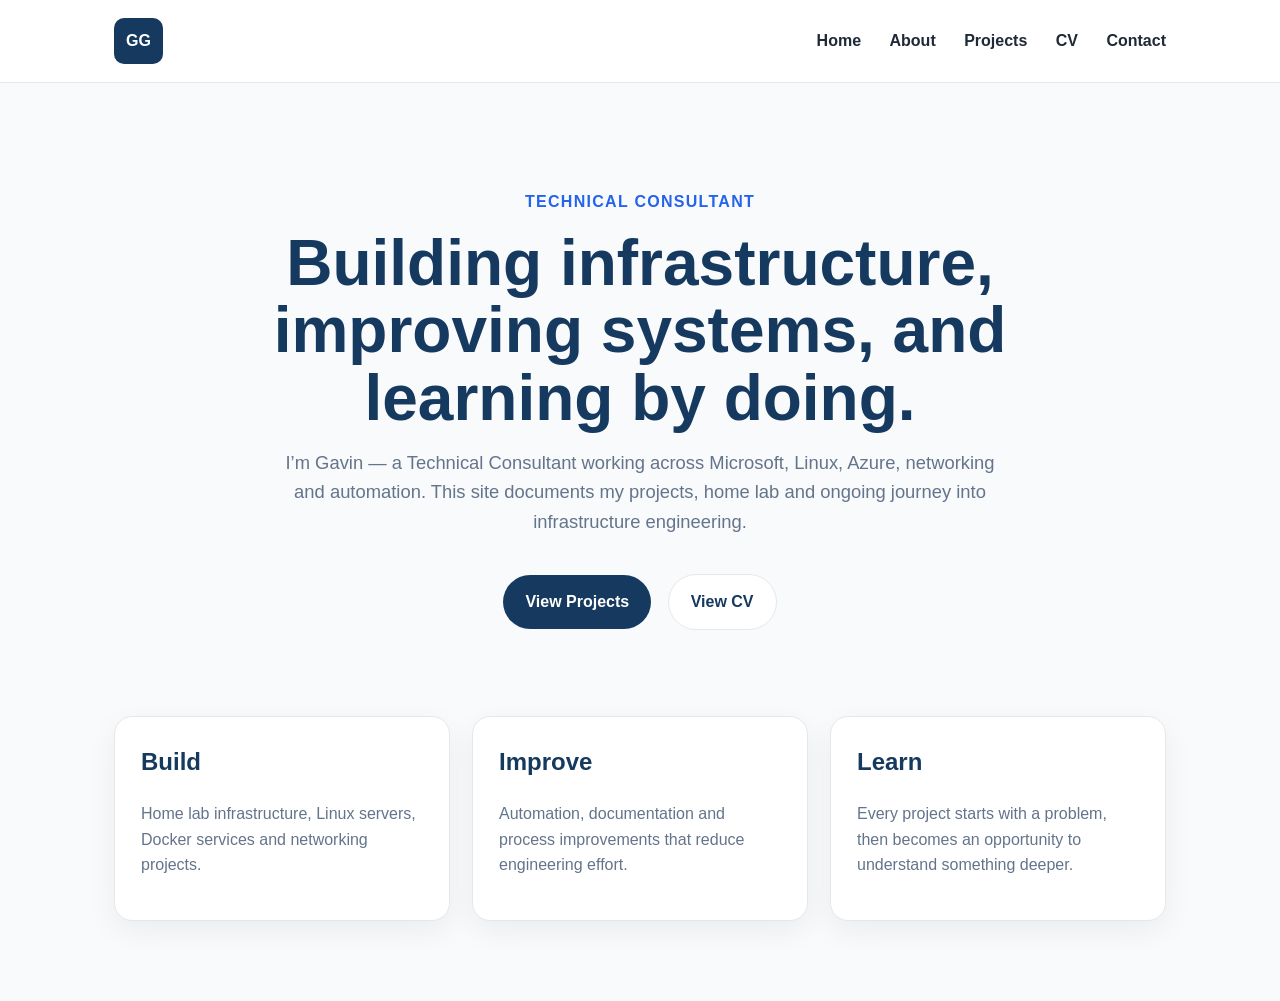
==== gavingillespie-website/index.html @ 54c21097 "Fixed homepage file structure to enable css working" ====
<!DOCTYPE html>
<html lang="en">
<head>
  <meta charset="UTF-8" />
  <meta name="viewport" content="width=device-width, initial-scale=1.0" />
  <title>Gavin Gillespie | Technical Consultant</title>
  <link rel="stylesheet" href="assets/css/style.css" />
</head>
<body>
  <header class="site-header">
    <nav class="nav">
      <a class="logo" href="index.html">GG</a>
      <div class="nav-links">
        <a href="index.html">Home</a>
        <a href="pages/about.html">About</a>
        <a href="pages/projects.html">Projects</a>
        <a href="pages/cv.html">CV</a>
        <a href="pages/contact.html">Contact</a>
      </div>
    </nav>
  </header>

  <main>
    <section class="hero">
      <p class="eyebrow">Technical Consultant</p>
      <h1>Building infrastructure, improving systems, and learning by doing.</h1>
      <p class="hero-text">
        I’m Gavin — a Technical Consultant working across Microsoft, Linux, Azure,
        networking and automation. This site documents my projects, home lab and
        ongoing journey into infrastructure engineering.
      </p>
      <div class="hero-actions">
        <a class="button primary" href="pages/projects.html">View Projects</a>
        <a class="button secondary" href="pages/cv.html">View CV</a>
      </div>
    </section>

    <section class="cards">
      <article class="card">
        <h2>Build</h2>
        <p>Home lab infrastructure, Linux servers, Docker services and networking projects.</p>
      </article>

      <article class="card">
        <h2>Improve</h2>
        <p>Automation, documentation and process improvements that reduce engineering effort.</p>
      </article>

      <article class="card">
        <h2>Learn</h2>
        <p>Every project starts with a problem, then becomes an opportunity to understand something deeper.</p>
      </article>
    </section>
  </main>
</body>
</html>
---- gavingillespie-website/assets/css/style.css ----
:root {
  --bg: #f8fafc;
  --panel: #ffffff;
  --primary: #163a5f;
  --accent: #2563eb;
  --text: #1f2937;
  --muted: #64748b;
  --border: #e5e7eb;
}

* {
  box-sizing: border-box;
}

body {
  margin: 0;
  font-family: Arial, Helvetica, sans-serif;
  background: var(--bg);
  color: var(--text);
  line-height: 1.6;
}

.site-header {
  background: var(--panel);
  border-bottom: 1px solid var(--border);
}

.nav {
  max-width: 1100px;
  margin: 0 auto;
  padding: 18px 24px;
  display: flex;
  justify-content: space-between;
  align-items: center;
}

.logo {
  background: var(--primary);
  color: white;
  font-weight: bold;
  text-decoration: none;
  padding: 10px 12px;
  border-radius: 10px;
}

.nav-links a {
  margin-left: 24px;
  color: var(--text);
  text-decoration: none;
  font-weight: 600;
}

.nav-links a:hover {
  color: var(--accent);
}

.hero {
  max-width: 900px;
  margin: 0 auto;
  padding: 90px 24px 60px;
  text-align: center;
}

.eyebrow {
  color: var(--accent);
  font-weight: bold;
  letter-spacing: 0.08em;
  text-transform: uppercase;
}

.hero h1 {
  font-size: clamp(2.2rem, 5vw, 4.5rem);
  line-height: 1.05;
  color: var(--primary);
  margin: 16px 0;
}

.hero-text {
  max-width: 720px;
  margin: 0 auto;
  font-size: 1.15rem;
  color: var(--muted);
}

.hero-actions {
  margin-top: 32px;
}

.button {
  display: inline-block;
  padding: 14px 22px;
  border-radius: 999px;
  text-decoration: none;
  font-weight: bold;
  margin: 6px;
}

.primary {
  background: var(--primary);
  color: white;
}

.secondary {
  background: white;
  color: var(--primary);
  border: 1px solid var(--border);
}

.cards {
  max-width: 1100px;
  margin: 0 auto;
  padding: 20px 24px 80px;
  display: grid;
  grid-template-columns: repeat(3, 1fr);
  gap: 22px;
}

.card {
  background: var(--panel);
  border: 1px solid var(--border);
  border-radius: 18px;
  padding: 26px;
  box-shadow: 0 10px 30px rgba(15, 23, 42, 0.06);
}

.card h2 {
  color: var(--primary);
  margin-top: 0;
}

.card p {
  color: var(--muted);
}

@media (max-width: 800px) {
  .nav {
    flex-direction: column;
    gap: 16px;
  }

  .nav-links a {
    margin: 0 8px;
  }

  .cards {
    grid-template-columns: 1fr;
  }
}
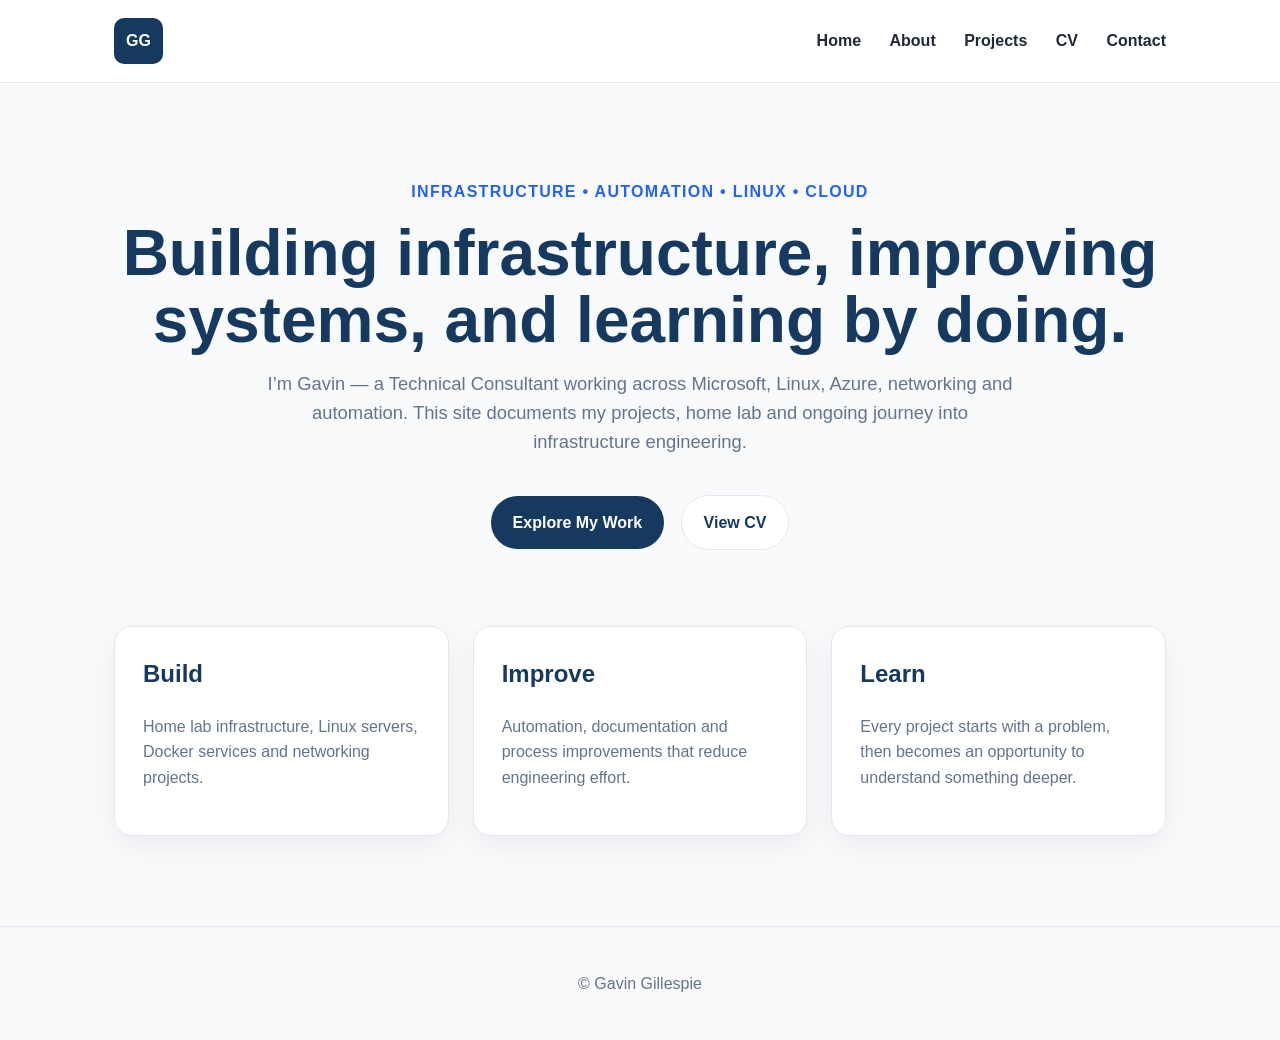
==== commit 7bc159b8: "Apply shared page layout" ====
--- a/gavingillespie-website/index.html
+++ b/gavingillespie-website/index.html
@@ -22,7 +22,7 @@
 
   <main>
     <section class="hero">
-      <p class="eyebrow">Technical Consultant</p>
+      <p class="eyebrow">Infrastructure • Automation • Linux • Cloud</p>
       <h1>Building infrastructure, improving systems, and learning by doing.</h1>
       <p class="hero-text">
         I’m Gavin — a Technical Consultant working across Microsoft, Linux, Azure,
@@ -30,7 +30,7 @@
         ongoing journey into infrastructure engineering.
       </p>
       <div class="hero-actions">
-        <a class="button primary" href="pages/projects.html">View Projects</a>
+        <a class="button primary" href="pages/projects.html">Explore My Work</a>
         <a class="button secondary" href="pages/cv.html">View CV</a>
       </div>
     </section>
@@ -40,17 +40,19 @@
         <h2>Build</h2>
         <p>Home lab infrastructure, Linux servers, Docker services and networking projects.</p>
       </article>
-
       <article class="card">
         <h2>Improve</h2>
         <p>Automation, documentation and process improvements that reduce engineering effort.</p>
       </article>
-
       <article class="card">
         <h2>Learn</h2>
         <p>Every project starts with a problem, then becomes an opportunity to understand something deeper.</p>
       </article>
     </section>
   </main>
+
+  <footer class="footer">
+    <p>© Gavin Gillespie</p>
+  </footer>
 </body>
 </html>
--- a/gavingillespie-website/assets/css/style.css
+++ b/gavingillespie-website/assets/css/style.css
@@ -8,9 +8,7 @@
   --border: #e5e7eb;
 }
 
-* {
-  box-sizing: border-box;
-}
+* { box-sizing: border-box; }
 
 body {
   margin: 0;
@@ -47,18 +45,20 @@
   margin-left: 24px;
   color: var(--text);
   text-decoration: none;
-  font-weight: 600;
-}
-
-.nav-links a:hover {
-  color: var(--accent);
-}
-
-.hero {
-  max-width: 900px;
-  margin: 0 auto;
-  padding: 90px 24px 60px;
+  font-weight: 700;
+}
+
+.nav-links a:hover { color: var(--accent); }
+
+.hero, .page-hero {
+  max-width: 1100px;
+  margin: 0 auto;
+  padding: 80px 24px 40px;
   text-align: center;
+}
+
+.page-hero {
+  text-align: left;
 }
 
 .eyebrow {
@@ -68,21 +68,25 @@
   text-transform: uppercase;
 }
 
-.hero h1 {
-  font-size: clamp(2.2rem, 5vw, 4.5rem);
+.hero h1, .page-hero h1 {
+  font-size: clamp(2.4rem, 5vw, 4.5rem);
   line-height: 1.05;
   color: var(--primary);
-  margin: 16px 0;
-}
-
-.hero-text {
-  max-width: 720px;
-  margin: 0 auto;
+  margin: 14px 0;
+}
+
+.hero-text, .page-hero p {
+  max-width: 760px;
+  margin: 0 auto;
+  color: var(--muted);
   font-size: 1.15rem;
-  color: var(--muted);
-}
-
-.hero-actions {
+}
+
+.page-hero p {
+  margin: 0;
+}
+
+.hero-actions, .project-actions {
   margin-top: 32px;
 }
 
@@ -106,29 +110,121 @@
   border: 1px solid var(--border);
 }
 
+.cards, .project-grid {
+  max-width: 1100px;
+  margin: 0 auto;
+  padding: 30px 24px 90px;
+  display: grid;
+  gap: 24px;
+}
+
 .cards {
-  max-width: 1100px;
-  margin: 0 auto;
-  padding: 20px 24px 80px;
-  display: grid;
   grid-template-columns: repeat(3, 1fr);
-  gap: 22px;
-}
-
-.card {
+}
+
+.project-grid {
+  grid-template-columns: repeat(2, 1fr);
+}
+
+.card, .project-card, .content-card {
   background: var(--panel);
   border: 1px solid var(--border);
   border-radius: 18px;
-  padding: 26px;
+  padding: 28px;
   box-shadow: 0 10px 30px rgba(15, 23, 42, 0.06);
 }
 
-.card h2 {
+.card h2, .project-card h2, .content-card h2 {
   color: var(--primary);
   margin-top: 0;
 }
 
-.card p {
+.card p, .project-card p, .content-card p, .content-card li {
+  color: var(--muted);
+}
+
+.project-tag {
+  color: var(--accent);
+  font-weight: bold;
+  font-size: 0.85rem;
+  letter-spacing: 0.05em;
+  text-transform: uppercase;
+}
+
+.project-card a {
+  color: var(--accent);
+  font-weight: bold;
+  text-decoration: none;
+}
+
+.two-column {
+  max-width: 1100px;
+  margin: 0 auto;
+  padding: 24px;
+  display: grid;
+  grid-template-columns: 1fr 1fr;
+  gap: 28px;
+}
+
+.full-width {
+  max-width: 1100px;
+  margin: 0 auto;
+  padding: 24px;
+}
+
+.quote-card {
+  max-width: 1100px;
+  margin: 24px auto;
+  padding: 0 24px;
+}
+
+.quote-card blockquote {
+  background: var(--panel);
+  border-left: 5px solid var(--accent);
+  border-radius: 18px;
+  padding: 30px;
+  color: var(--primary);
+  font-size: 1.35rem;
+  box-shadow: 0 10px 30px rgba(15, 23, 42, 0.06);
+}
+
+.project-meta {
+  display: flex;
+  flex-wrap: wrap;
+  gap: 10px;
+  margin-bottom: 24px;
+}
+
+.project-meta span {
+  background: #e0edff;
+  color: var(--primary);
+  border: 1px solid #bfdbfe;
+  border-radius: 999px;
+  padding: 8px 12px;
+  font-size: 0.85rem;
+  font-weight: bold;
+}
+
+.diagram-card {
+  max-width: 1100px;
+  margin: 24px auto;
+  padding: 16px;
+  background: white;
+  border: 1px solid var(--border);
+  border-radius: 18px;
+  box-shadow: 0 10px 30px rgba(15, 23, 42, 0.06);
+}
+
+.diagram-card img {
+  width: 100%;
+  display: block;
+  border-radius: 12px;
+}
+
+.footer {
+  border-top: 1px solid var(--border);
+  padding: 28px 24px;
+  text-align: center;
   color: var(--muted);
 }
 
@@ -142,7 +238,11 @@
     margin: 0 8px;
   }
 
-  .cards {
+  .cards, .project-grid, .two-column {
     grid-template-columns: 1fr;
   }
+
+  .page-hero {
+    text-align: center;
+  }
 }
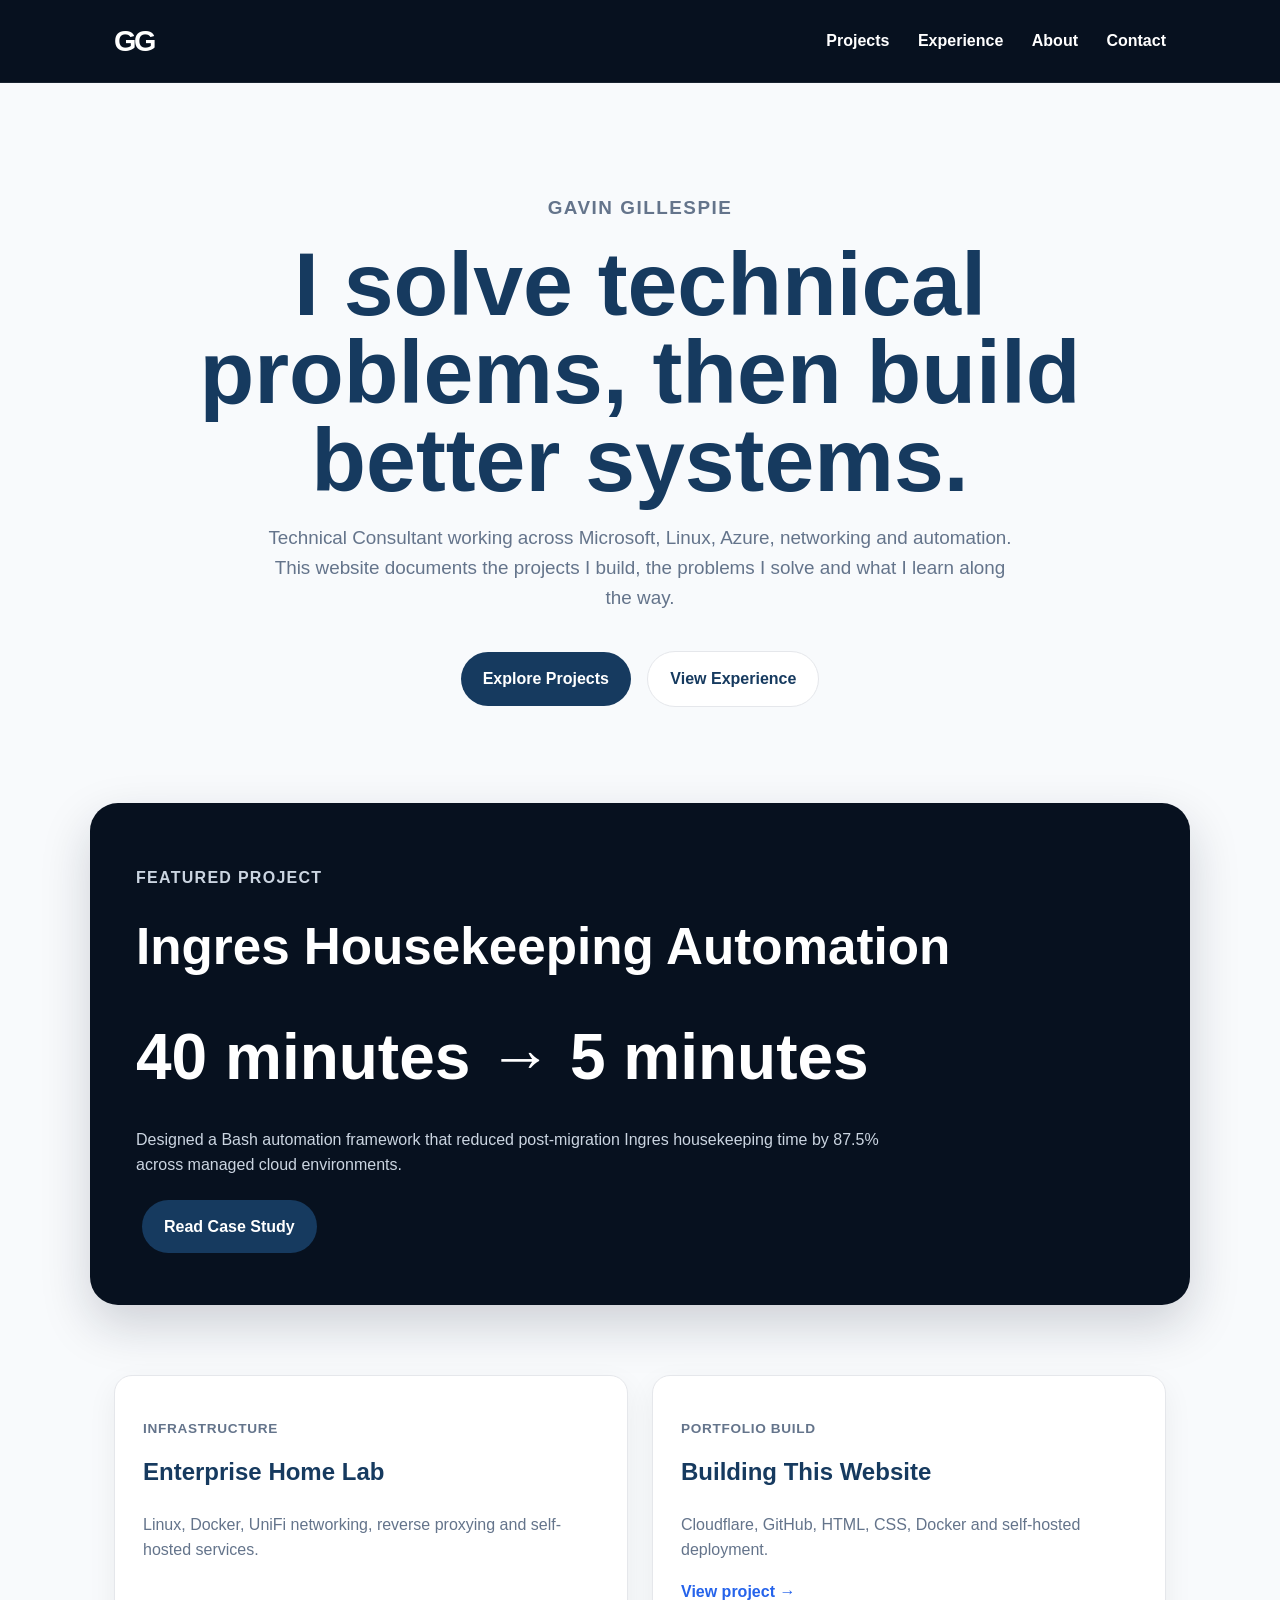
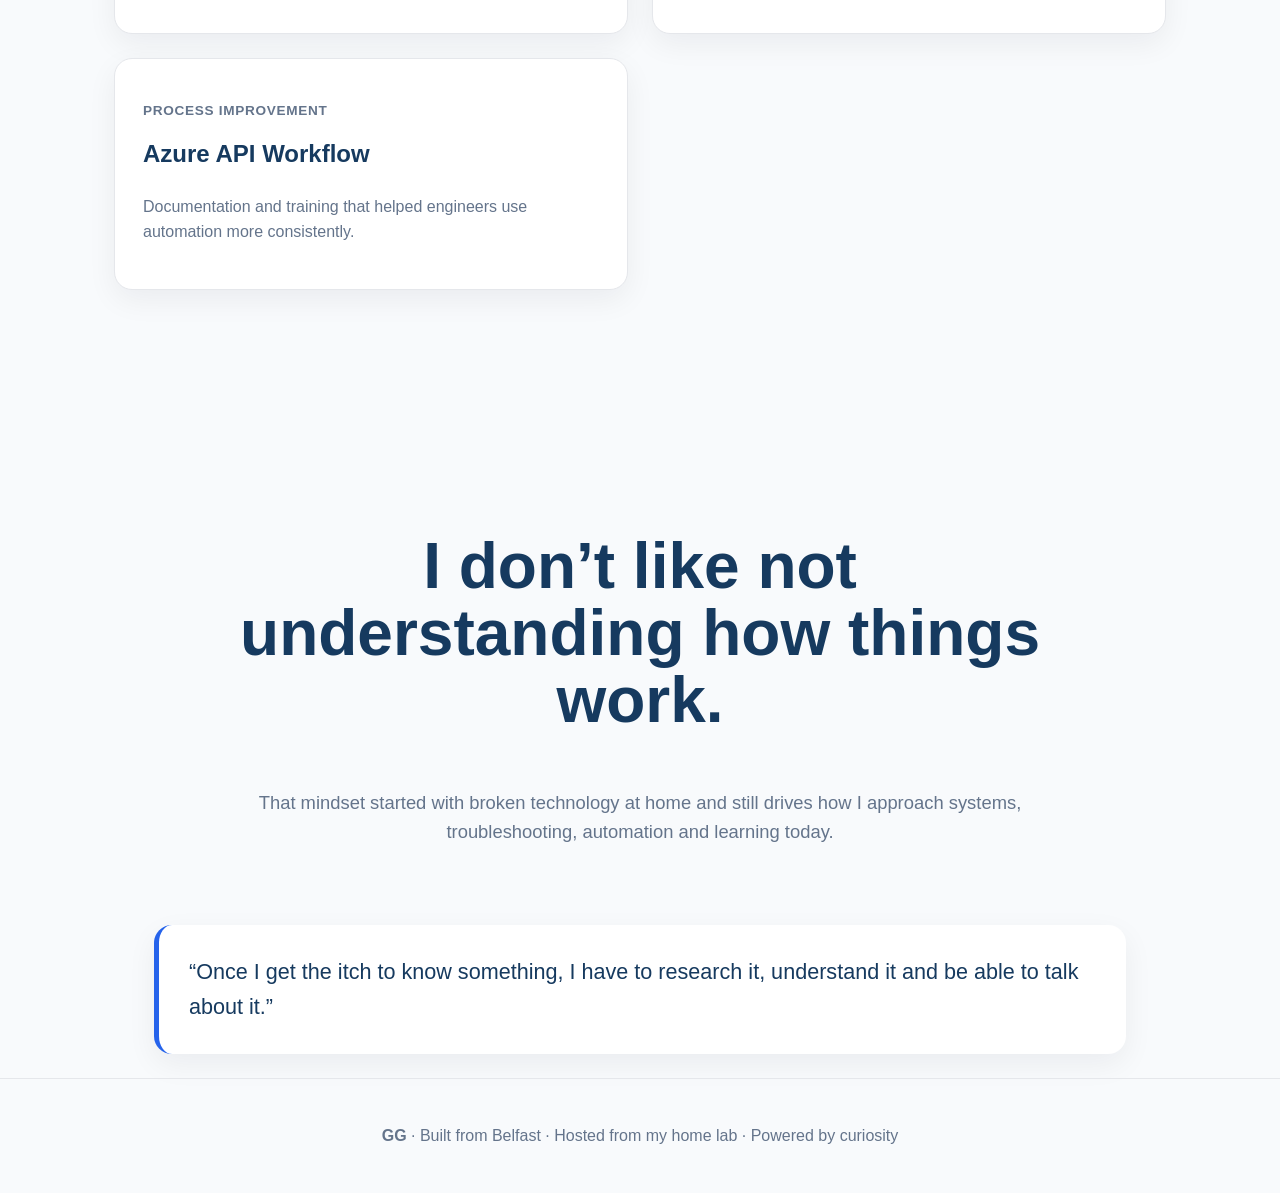
==== commit f4e4d179: "Redesign homepage around personal brand" ====
--- a/gavingillespie-website/index.html
+++ b/gavingillespie-website/index.html
@@ -3,56 +3,85 @@
 <head>
   <meta charset="UTF-8" />
   <meta name="viewport" content="width=device-width, initial-scale=1.0" />
-  <title>Gavin Gillespie | Technical Consultant</title>
+  <title>Gavin Gillespie | Infrastructure • Automation • Cloud</title>
   <link rel="stylesheet" href="assets/css/style.css" />
 </head>
 <body>
-  <header class="site-header">
+  <header class="site-header dark-header">
     <nav class="nav">
-      <a class="logo" href="index.html">GG</a>
+      <a class="brand" href="index.html">GG</a>
       <div class="nav-links">
-        <a href="index.html">Home</a>
+        <a href="pages/projects.html">Projects</a>
+        <a href="pages/cv.html">Experience</a>
         <a href="pages/about.html">About</a>
-        <a href="pages/projects.html">Projects</a>
-        <a href="pages/cv.html">CV</a>
         <a href="pages/contact.html">Contact</a>
       </div>
     </nav>
   </header>
 
   <main>
-    <section class="hero">
-      <p class="eyebrow">Infrastructure • Automation • Linux • Cloud</p>
-      <h1>Building infrastructure, improving systems, and learning by doing.</h1>
-      <p class="hero-text">
-        I’m Gavin — a Technical Consultant working across Microsoft, Linux, Azure,
-        networking and automation. This site documents my projects, home lab and
-        ongoing journey into infrastructure engineering.
+    <section class="brand-hero">
+      <p class="eyebrow">Gavin Gillespie</p>
+      <h1>I solve technical problems, then build better systems.</h1>
+      <p>
+        Technical Consultant working across Microsoft, Linux, Azure, networking and automation.
+        This website documents the projects I build, the problems I solve and what I learn along the way.
       </p>
       <div class="hero-actions">
-        <a class="button primary" href="pages/projects.html">Explore My Work</a>
-        <a class="button secondary" href="pages/cv.html">View CV</a>
+        <a class="button primary" href="pages/projects.html">Explore Projects</a>
+        <a class="button secondary" href="pages/cv.html">View Experience</a>
       </div>
     </section>
 
-    <section class="cards">
-      <article class="card">
-        <h2>Build</h2>
-        <p>Home lab infrastructure, Linux servers, Docker services and networking projects.</p>
+    <section class="featured-project">
+      <p class="eyebrow">Featured Project</p>
+      <h2>Ingres Housekeeping Automation</h2>
+      <p class="metric">40 minutes → 5 minutes</p>
+      <p>
+        Designed a Bash automation framework that reduced post-migration Ingres housekeeping
+        time by 87.5% across managed cloud environments.
+      </p>
+      <a class="button primary" href="pages/projects.html">Read Case Study</a>
+    </section>
+
+    <section class="project-grid">
+      <article class="project-card">
+        <p class="project-tag">Infrastructure</p>
+        <h2>Enterprise Home Lab</h2>
+        <p>Linux, Docker, UniFi networking, reverse proxying and self-hosted services.</p>
       </article>
-      <article class="card">
-        <h2>Improve</h2>
-        <p>Automation, documentation and process improvements that reduce engineering effort.</p>
+
+      <article class="project-card">
+        <p class="project-tag">Portfolio Build</p>
+        <h2>Building This Website</h2>
+        <p>Cloudflare, GitHub, HTML, CSS, Docker and self-hosted deployment.</p>
+        <a href="pages/project-website.html">View project →</a>
       </article>
-      <article class="card">
-        <h2>Learn</h2>
-        <p>Every project starts with a problem, then becomes an opportunity to understand something deeper.</p>
+
+      <article class="project-card">
+        <p class="project-tag">Process Improvement</p>
+        <h2>Azure API Workflow</h2>
+        <p>Documentation and training that helped engineers use automation more consistently.</p>
       </article>
+    </section>
+
+    <section class="philosophy">
+      <h2>I don’t like not understanding how things work.</h2>
+      <p>
+        That mindset started with broken technology at home and still drives how I approach
+        systems, troubleshooting, automation and learning today.
+      </p>
+    </section>
+
+    <section class="quote-card">
+      <blockquote>
+        “Once I get the itch to know something, I have to research it, understand it and be able to talk about it.”
+      </blockquote>
     </section>
   </main>
 
   <footer class="footer">
-    <p>© Gavin Gillespie</p>
+    <p><strong>GG</strong> · Built from Belfast · Hosted from my home lab · Powered by curiosity</p>
   </footer>
 </body>
 </html>
--- a/gavingillespie-website/assets/css/style.css
+++ b/gavingillespie-website/assets/css/style.css
@@ -245,4 +245,91 @@
   .page-hero {
     text-align: center;
   }
+}
+
+.dark-header {
+  background: #07111f;
+  border-bottom: 1px solid rgba(255,255,255,0.08);
+}
+
+.dark-header .nav-links a {
+  color: white;
+}
+
+.dark-header .nav-links a:hover {
+  color: #60a5fa;
+}
+
+.brand {
+  color: white;
+  font-size: 1.8rem;
+  font-weight: 900;
+  text-decoration: none;
+  letter-spacing: -0.08em;
+}
+
+.brand-hero {
+  max-width: 1050px;
+  margin: 0 auto;
+  padding: 110px 24px 70px;
+  text-align: center;
+}
+
+.brand-hero h1 {
+  font-size: clamp(3rem, 7vw, 6rem);
+  line-height: 0.98;
+  color: var(--primary);
+  margin: 18px 0;
+}
+
+.brand-hero p {
+  max-width: 760px;
+  margin: 0 auto;
+  color: var(--muted);
+  font-size: 1.18rem;
+}
+
+.featured-project {
+  max-width: 1100px;
+  margin: 20px auto 40px;
+  padding: 46px;
+  background: #07111f;
+  color: white;
+  border-radius: 28px;
+  box-shadow: 0 20px 50px rgba(15, 23, 42, 0.18);
+}
+
+.featured-project h2 {
+  font-size: clamp(2rem, 4vw, 3.4rem);
+  margin: 10px 0;
+}
+
+.featured-project p {
+  max-width: 760px;
+  color: #cbd5e1;
+}
+
+.featured-project .metric {
+  color: white;
+  font-size: clamp(2rem, 5vw, 4rem);
+  font-weight: 900;
+  margin: 18px 0;
+}
+
+.philosophy {
+  max-width: 900px;
+  margin: 30px auto;
+  padding: 70px 24px 30px;
+  text-align: center;
+}
+
+.philosophy h2 {
+  color: var(--primary);
+  font-size: clamp(2rem, 5vw, 4rem);
+  line-height: 1.05;
+}
+
+.philosophy p {
+  color: var(--muted);
+  font-size: 1.15rem;
 }
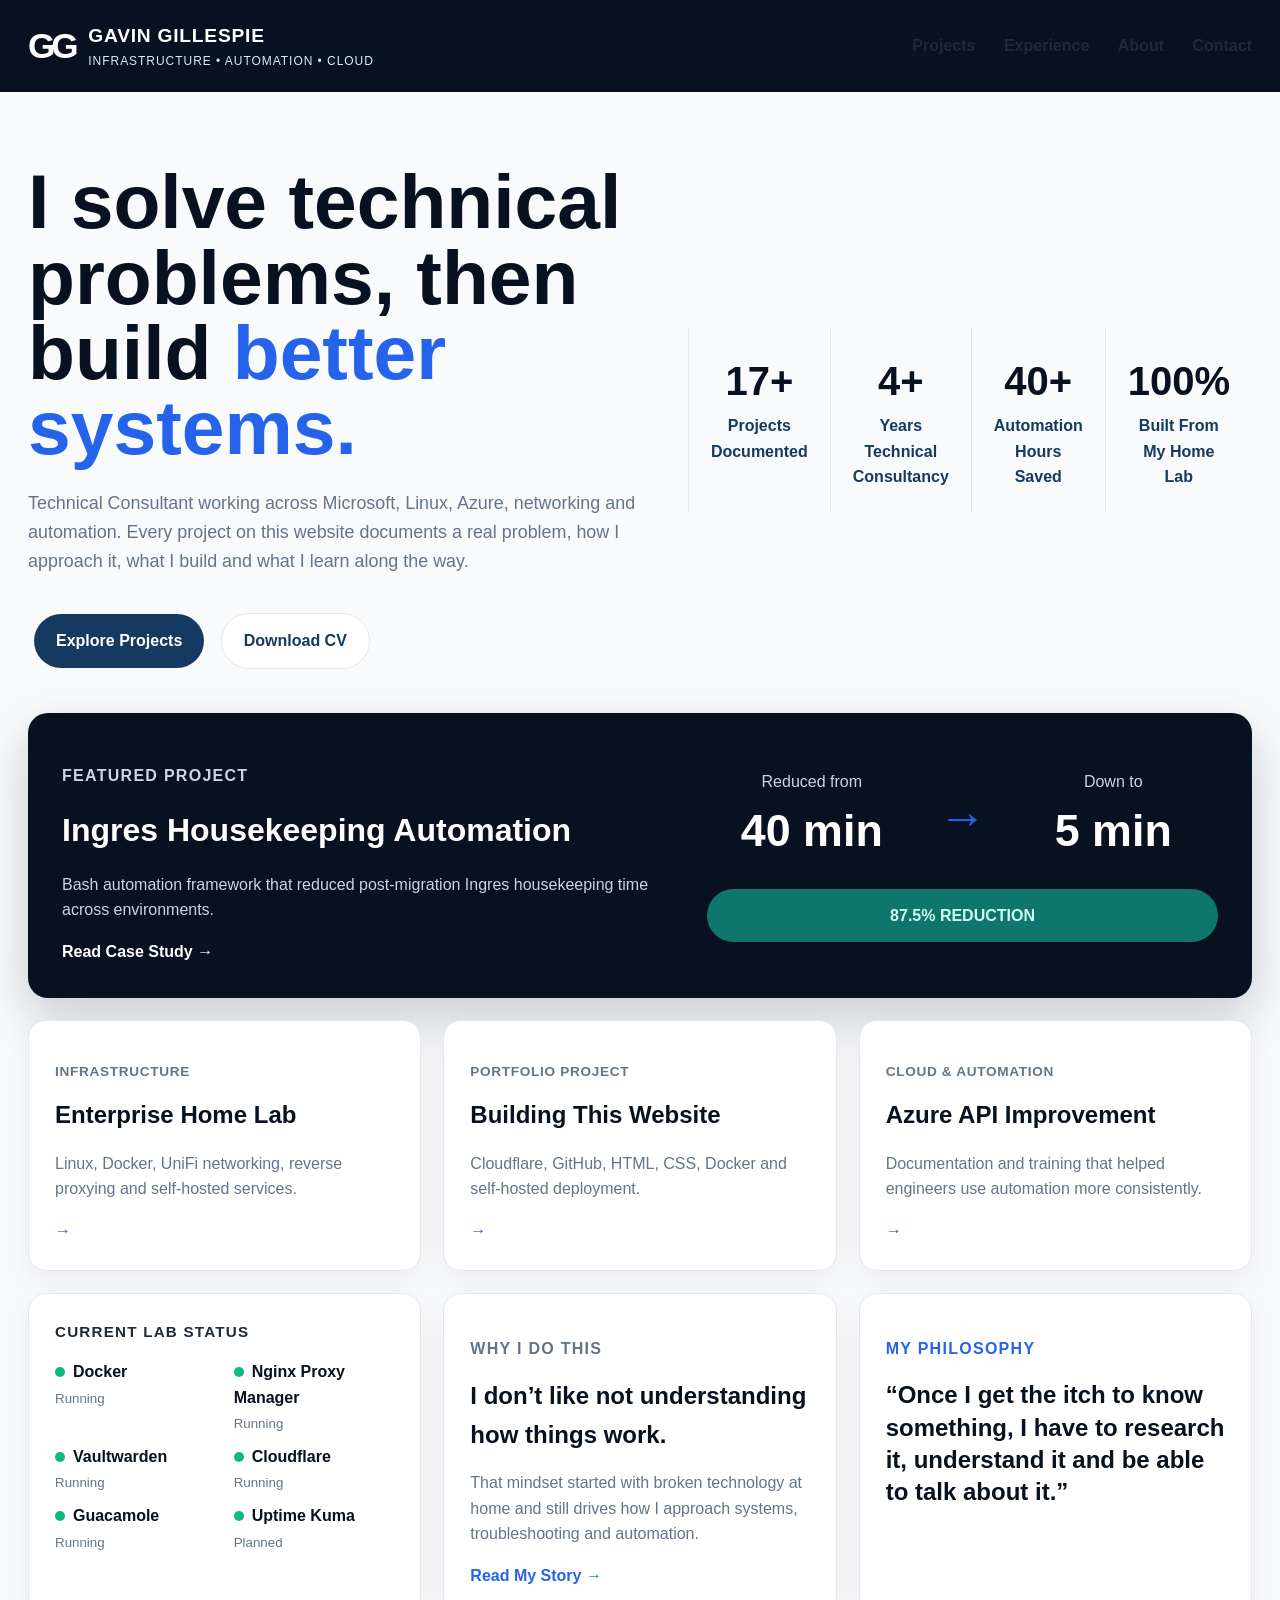
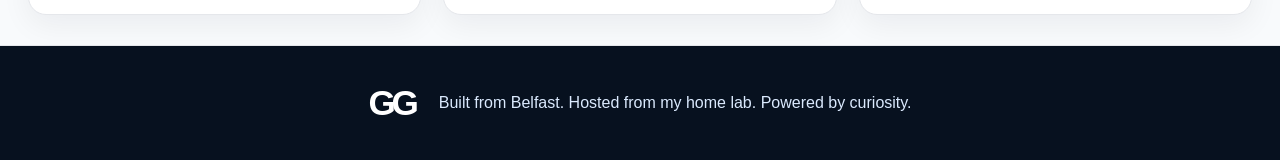
==== commit 472cc942: "Redesign homepage dashboard layout" ====
--- a/gavingillespie-website/index.html
+++ b/gavingillespie-website/index.html
@@ -7,9 +7,16 @@
   <link rel="stylesheet" href="assets/css/style.css" />
 </head>
 <body>
-  <header class="site-header dark-header">
-    <nav class="nav">
-      <a class="brand" href="index.html">GG</a>
+  <header class="topbar">
+    <nav class="topnav">
+      <a class="brand-lockup" href="index.html">
+        <span class="brand-mark">GG</span>
+        <span>
+          <strong>GAVIN GILLESPIE</strong>
+          <small>INFRASTRUCTURE • AUTOMATION • CLOUD</small>
+        </span>
+      </a>
+
       <div class="nav-links">
         <a href="pages/projects.html">Projects</a>
         <a href="pages/cv.html">Experience</a>
@@ -19,69 +26,100 @@
     </nav>
   </header>
 
-  <main>
-    <section class="brand-hero">
-      <p class="eyebrow">Gavin Gillespie</p>
-      <h1>I solve technical problems, then build better systems.</h1>
-      <p>
-        Technical Consultant working across Microsoft, Linux, Azure, networking and automation.
-        This website documents the projects I build, the problems I solve and what I learn along the way.
-      </p>
-      <div class="hero-actions">
-        <a class="button primary" href="pages/projects.html">Explore Projects</a>
-        <a class="button secondary" href="pages/cv.html">View Experience</a>
+  <main class="home-shell">
+    <section class="home-hero">
+      <div class="hero-copy">
+        <h1>I solve technical problems, then build <span>better systems.</span></h1>
+        <p>
+          Technical Consultant working across Microsoft, Linux, Azure, networking and automation.
+          Every project on this website documents a real problem, how I approach it, what I build and what I learn along the way.
+        </p>
+
+        <div class="hero-actions">
+          <a class="button primary" href="pages/projects.html">Explore Projects</a>
+          <a class="button secondary" href="pages/cv.html">Download CV</a>
+        </div>
+      </div>
+
+      <div class="stats-grid">
+        <article><strong>17+</strong><span>Projects<br>Documented</span></article>
+        <article><strong>4+</strong><span>Years Technical<br>Consultancy</span></article>
+        <article><strong>40+</strong><span>Automation<br>Hours Saved</span></article>
+        <article><strong>100%</strong><span>Built From<br>My Home Lab</span></article>
       </div>
     </section>
 
-    <section class="featured-project">
-      <p class="eyebrow">Featured Project</p>
-      <h2>Ingres Housekeeping Automation</h2>
-      <p class="metric">40 minutes → 5 minutes</p>
-      <p>
-        Designed a Bash automation framework that reduced post-migration Ingres housekeeping
-        time by 87.5% across managed cloud environments.
-      </p>
-      <a class="button primary" href="pages/projects.html">Read Case Study</a>
+    <section class="feature-banner">
+      <div>
+        <p class="eyebrow">Featured Project</p>
+        <h2>Ingres Housekeeping Automation</h2>
+        <p>Bash automation framework that reduced post-migration Ingres housekeeping time across environments.</p>
+        <a href="pages/projects.html">Read Case Study →</a>
+      </div>
+
+      <div class="metric-panel">
+        <div><span>Reduced from</span><strong>40 min</strong></div>
+        <div class="arrow">→</div>
+        <div><span>Down to</span><strong>5 min</strong></div>
+        <div class="reduction">87.5% REDUCTION</div>
+      </div>
     </section>
 
-    <section class="project-grid">
-      <article class="project-card">
+    <section class="showcase-grid">
+      <article class="showcase-card">
         <p class="project-tag">Infrastructure</p>
         <h2>Enterprise Home Lab</h2>
         <p>Linux, Docker, UniFi networking, reverse proxying and self-hosted services.</p>
+        <a href="pages/projects.html">→</a>
       </article>
 
-      <article class="project-card">
-        <p class="project-tag">Portfolio Build</p>
+      <article class="showcase-card">
+        <p class="project-tag">Portfolio Project</p>
         <h2>Building This Website</h2>
         <p>Cloudflare, GitHub, HTML, CSS, Docker and self-hosted deployment.</p>
-        <a href="pages/project-website.html">View project →</a>
+        <a href="pages/project-website.html">→</a>
       </article>
 
-      <article class="project-card">
-        <p class="project-tag">Process Improvement</p>
-        <h2>Azure API Workflow</h2>
+      <article class="showcase-card">
+        <p class="project-tag">Cloud & Automation</p>
+        <h2>Azure API Improvement</h2>
         <p>Documentation and training that helped engineers use automation more consistently.</p>
+        <a href="pages/projects.html">→</a>
       </article>
     </section>
 
-    <section class="philosophy">
-      <h2>I don’t like not understanding how things work.</h2>
-      <p>
-        That mindset started with broken technology at home and still drives how I approach
-        systems, troubleshooting, automation and learning today.
-      </p>
-    </section>
+    <section class="bottom-grid">
+      <article class="status-card">
+        <h3>Current Lab Status</h3>
+        <div class="status-list">
+          <p><span></span>Docker<br><small>Running</small></p>
+          <p><span></span>Nginx Proxy Manager<br><small>Running</small></p>
+          <p><span></span>Vaultwarden<br><small>Running</small></p>
+          <p><span></span>Cloudflare<br><small>Running</small></p>
+          <p><span></span>Guacamole<br><small>Running</small></p>
+          <p><span></span>Uptime Kuma<br><small>Planned</small></p>
+        </div>
+      </article>
 
-    <section class="quote-card">
-      <blockquote>
-        “Once I get the itch to know something, I have to research it, understand it and be able to talk about it.”
-      </blockquote>
+      <article class="belief-card">
+        <p class="eyebrow">Why I Do This</p>
+        <h2>I don’t like not understanding how things work.</h2>
+        <p>That mindset started with broken technology at home and still drives how I approach systems, troubleshooting and automation.</p>
+        <a href="pages/about.html">Read My Story →</a>
+      </article>
+
+      <article class="quote-panel">
+        <p class="eyebrow">My Philosophy</p>
+        <blockquote>
+          “Once I get the itch to know something, I have to research it, understand it and be able to talk about it.”
+        </blockquote>
+      </article>
     </section>
   </main>
 
-  <footer class="footer">
-    <p><strong>GG</strong> · Built from Belfast · Hosted from my home lab · Powered by curiosity</p>
+  <footer class="footer brand-footer">
+    <span class="brand-mark">GG</span>
+    <p>Built from Belfast. Hosted from my home lab. Powered by curiosity.</p>
   </footer>
 </body>
 </html>
--- a/gavingillespie-website/assets/css/style.css
+++ b/gavingillespie-website/assets/css/style.css
@@ -332,4 +332,325 @@
 .philosophy p {
   color: var(--muted);
   font-size: 1.15rem;
+}
+
+.topbar {
+  background: #07111f;
+  color: white;
+}
+
+.topnav {
+  max-width: 1280px;
+  margin: 0 auto;
+  padding: 18px 28px;
+  display: flex;
+  justify-content: space-between;
+  align-items: center;
+}
+
+.brand-lockup {
+  display: flex;
+  gap: 14px;
+  align-items: center;
+  color: white;
+  text-decoration: none;
+}
+
+.brand-lockup strong {
+  display: block;
+  letter-spacing: .04em;
+  font-size: 1.2rem;
+}
+
+.brand-lockup small {
+  display: block;
+  font-size: .75rem;
+  letter-spacing: .08em;
+  color: #dbeafe;
+}
+
+.brand-mark {
+  font-size: 2.2rem;
+  font-weight: 900;
+  letter-spacing: -0.12em;
+  color: white;
+}
+
+.home-shell {
+  max-width: 1280px;
+  margin: 0 auto;
+  padding: 42px 28px 0;
+}
+
+.home-hero {
+  display: grid;
+  grid-template-columns: 1.15fr 1fr;
+  gap: 50px;
+  align-items: center;
+  padding: 30px 0 38px;
+}
+
+.hero-copy h1 {
+  font-size: clamp(3rem, 6vw, 5.6rem);
+  line-height: .98;
+  margin: 0 0 24px;
+  color: #07111f;
+}
+
+.hero-copy h1 span {
+  color: #2563eb;
+}
+
+.hero-copy p {
+  max-width: 650px;
+  color: var(--muted);
+  font-size: 1.12rem;
+}
+
+.stats-grid {
+  display: grid;
+  grid-template-columns: repeat(4, 1fr);
+  gap: 0;
+}
+
+.stats-grid article {
+  text-align: center;
+  padding: 22px;
+  border-left: 1px solid var(--border);
+}
+
+.stats-grid strong {
+  display: block;
+  font-size: 2.5rem;
+  color: #07111f;
+}
+
+.stats-grid span {
+  color: var(--primary);
+  font-weight: 700;
+}
+
+.feature-banner {
+  background: #07111f;
+  color: white;
+  border-radius: 20px;
+  padding: 34px;
+  display: grid;
+  grid-template-columns: 1.2fr 1fr;
+  gap: 32px;
+  align-items: center;
+  box-shadow: 0 20px 50px rgba(15, 23, 42, .2);
+}
+
+.feature-banner h2 {
+  font-size: 2rem;
+  margin: 8px 0;
+}
+
+.feature-banner p {
+  color: #cbd5e1;
+}
+
+.feature-banner a {
+  color: white;
+  font-weight: 800;
+  text-decoration: none;
+}
+
+.metric-panel {
+  display: grid;
+  grid-template-columns: 1fr auto 1fr;
+  gap: 22px;
+  align-items: center;
+  text-align: center;
+}
+
+.metric-panel span {
+  color: #cbd5e1;
+}
+
+.metric-panel strong {
+  display: block;
+  font-size: 2.8rem;
+}
+
+.arrow {
+  color: #2563eb;
+  font-size: 3rem;
+}
+
+.reduction {
+  grid-column: 1 / -1;
+  background: #0f766e;
+  color: #ccfbf1;
+  border-radius: 999px;
+  padding: 14px;
+  font-weight: 900;
+}
+
+.showcase-grid,
+.bottom-grid {
+  display: grid;
+  grid-template-columns: repeat(3, 1fr);
+  gap: 22px;
+  margin-top: 22px;
+}
+
+.showcase-card,
+.status-card,
+.belief-card,
+.quote-panel {
+  background: white;
+  border: 1px solid var(--border);
+  border-radius: 18px;
+  padding: 26px;
+  box-shadow: 0 10px 30px rgba(15, 23, 42, .06);
+}
+
+.showcase-card h2,
+.belief-card h2 {
+  color: #07111f;
+  margin: 8px 0;
+}
+
+.showcase-card p,
+.belief-card p {
+  color: var(--muted);
+}
+
+.showcase-card a,
+.belief-card a {
+  color: #2563eb;
+  font-weight: 800;
+  text-decoration: none;
+}
+
+.status-card h3 {
+  margin-top: 0;
+  text-transform: uppercase;
+  letter-spacing: .08em;
+  font-size: .95rem;
+}
+
+.status-list {
+  display: grid;
+  grid-template-columns: 1fr 1fr;
+  gap: 8px 18px;
+}
+
+.status-list p {
+  margin: 0;
+  font-weight: 800;
+  color: #07111f;
+}
+
+.status-list small {
+  color: var(--muted);
+  font-weight: 400;
+}
+
+.status-list span {
+  display: inline-block;
+  width: 10px;
+  height: 10px;
+  background: #10b981;
+  border-radius: 50%;
+  margin-right: 8px;
+}
+
+.quote-panel blockquote {
+  font-size: 1.5rem;
+  line-height: 1.35;
+  color: #07111f;
+  font-weight: 800;
+  margin: 18px 0 0;
+}
+
+.brand-footer {
+  margin-top: 30px;
+  background: #07111f;
+  color: white;
+  display: flex;
+  gap: 24px;
+  justify-content: center;
+  align-items: center;
+}
+
+.brand-footer p {
+  color: #dbeafe;
+}
+
+@media (max-width: 900px) {
+  .home-hero,
+  .feature-banner,
+  .showcase-grid,
+  .bottom-grid {
+    grid-template-columns: 1fr;
+  }
+
+  .stats-grid {
+    grid-template-columns: repeat(2, 1fr);
+  }
+
+  .topnav {
+    flex-direction: column;
+    gap: 18px;
+  }
+}
+
+.page-shell {
+  max-width: 1280px;
+  margin: 0 auto;
+  padding: 42px 28px 0;
+}
+
+.page-title {
+  padding: 45px 0 30px;
+}
+
+.page-title h1 {
+  font-size: clamp(3rem, 6vw, 5rem);
+  line-height: .98;
+  color: #07111f;
+  margin: 10px 0 18px;
+}
+
+.page-title p {
+  max-width: 760px;
+  color: var(--muted);
+  font-size: 1.12rem;
+}
+
+.dark-feature {
+  background: #07111f;
+  color: white;
+  border-radius: 20px;
+  padding: 34px;
+  box-shadow: 0 20px 50px rgba(15, 23, 42, .2);
+  margin: 24px 0;
+}
+
+.dark-feature p {
+  color: #cbd5e1;
+}
+
+.card-grid-2 {
+  display: grid;
+  grid-template-columns: repeat(2, 1fr);
+  gap: 22px;
+  margin-top: 22px;
+}
+
+.card-grid-3 {
+  display: grid;
+  grid-template-columns: repeat(3, 1fr);
+  gap: 22px;
+  margin-top: 22px;
+}
+
+@media (max-width: 900px) {
+  .card-grid-2,
+  .card-grid-3 {
+    grid-template-columns: 1fr;
+  }
 }
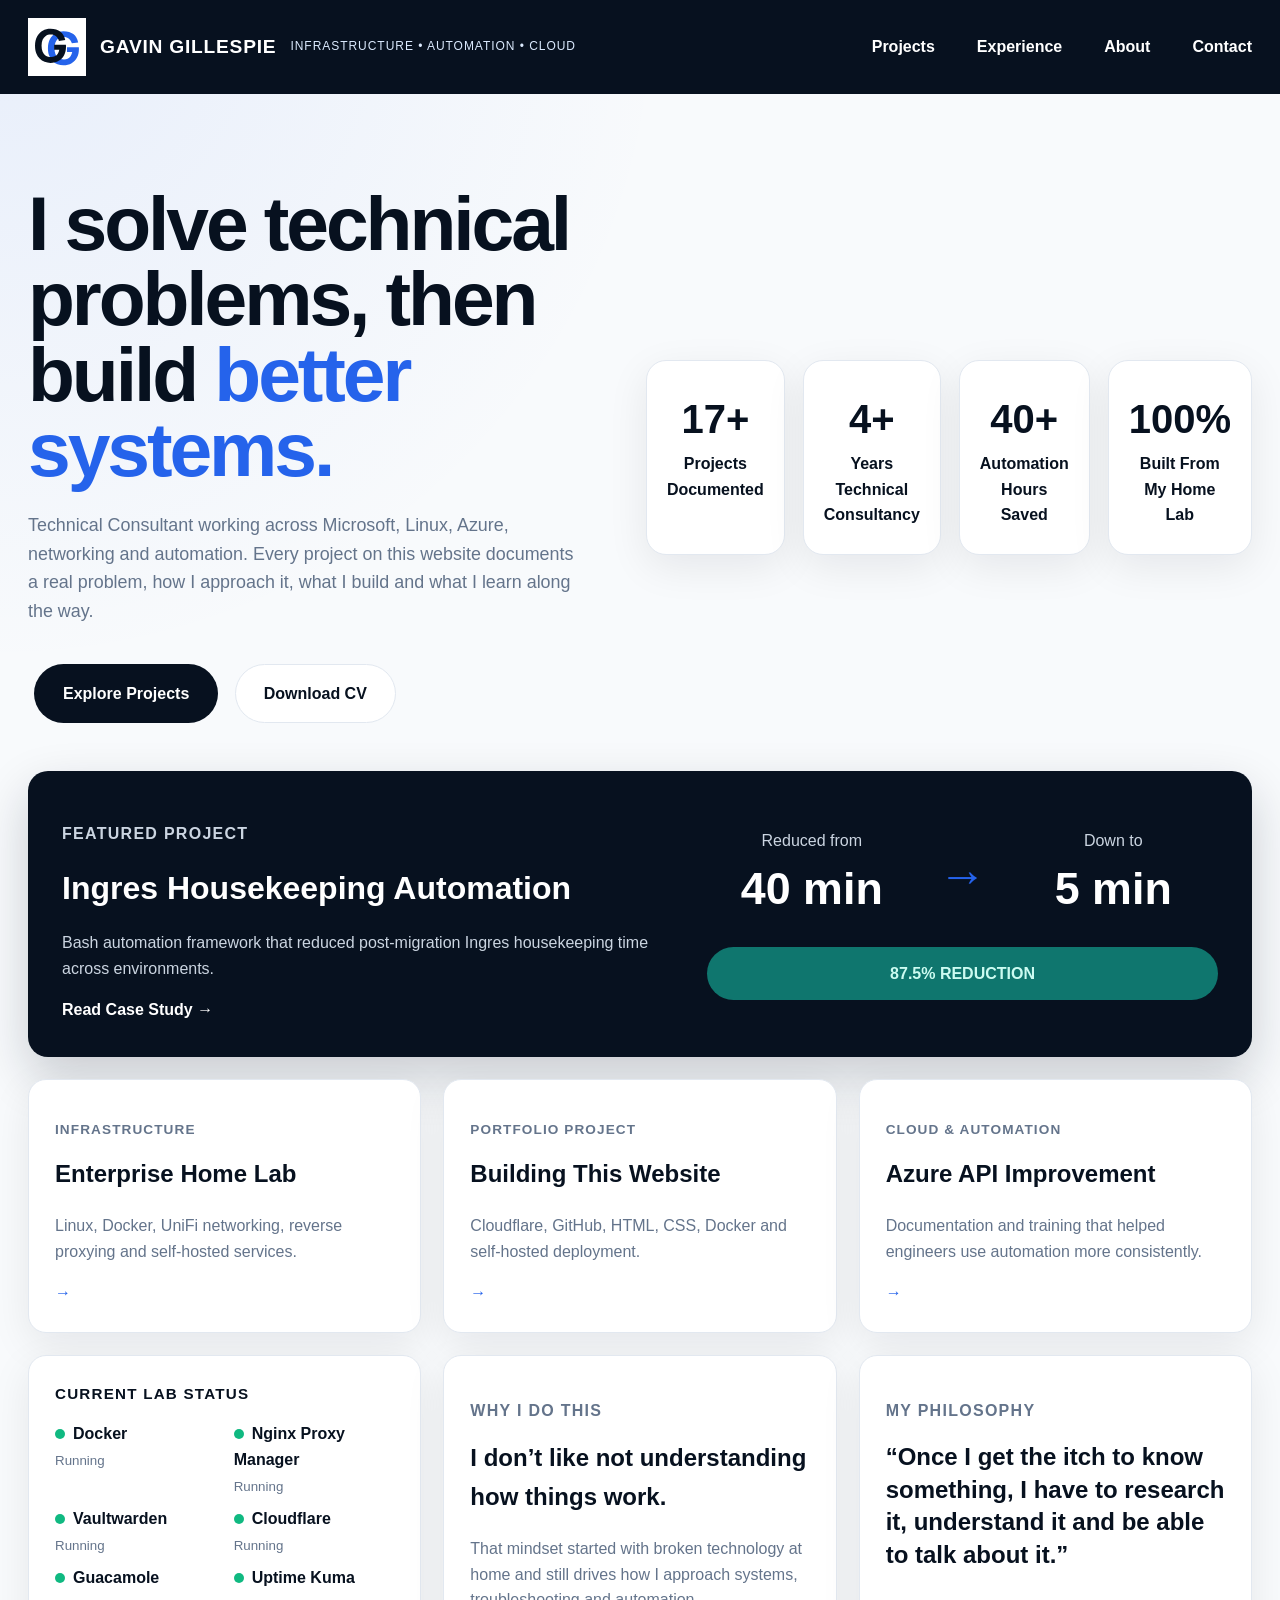
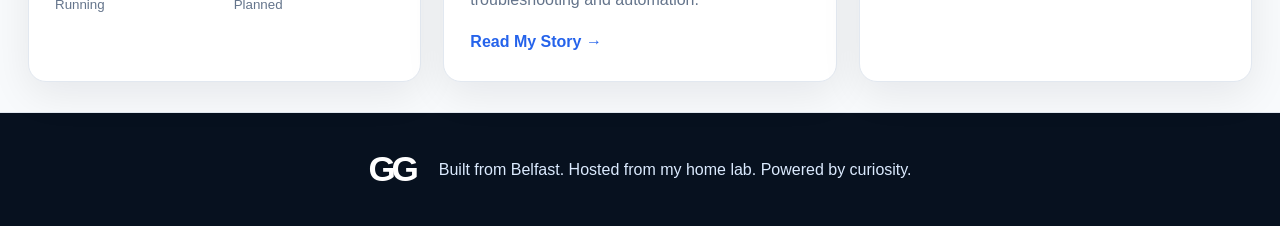
==== commit cd67de74: "feat: add custom GG logo to site branding" ====
--- a/gavingillespie-website/index.html
+++ b/gavingillespie-website/index.html
@@ -10,8 +10,7 @@
   <header class="topbar">
     <nav class="topnav">
       <a class="brand-lockup" href="index.html">
-        <span class="brand-mark">GG</span>
-        <span>
+        <img class="site-logo" src="assets/branding/gg-icon.svg" alt="Gavin Gillespie logo">
           <strong>GAVIN GILLESPIE</strong>
           <small>INFRASTRUCTURE • AUTOMATION • CLOUD</small>
         </span>
--- a/gavingillespie-website/assets/css/style.css
+++ b/gavingillespie-website/assets/css/style.css
@@ -1,160 +1,405 @@
 :root {
-  --bg: #f8fafc;
-  --panel: #ffffff;
-  --primary: #163a5f;
-  --accent: #2563eb;
-  --text: #1f2937;
-  --muted: #64748b;
-  --border: #e5e7eb;
-}
-
-* { box-sizing: border-box; }
+  --navy: #07111f;
+  --blue: #2563eb;
+  --blue-light: #3b82f6;
+  --background: #f8fafc;
+  --surface: #ffffff;
+  --text: #07111f;
+  --text-secondary: #64748b;
+  --border: #e2e8f0;
+  --shadow: 0 12px 40px rgba(7, 17, 31, 0.08);
+  --radius: 20px;
+}
+
+* {
+  box-sizing: border-box;
+}
 
 body {
   margin: 0;
   font-family: Arial, Helvetica, sans-serif;
-  background: var(--bg);
+  background:
+    radial-gradient(circle at top left, rgba(37, 99, 235, 0.08), transparent 30%),
+    linear-gradient(var(--background), var(--background));
   color: var(--text);
   line-height: 1.6;
 }
 
-.site-header {
-  background: var(--panel);
-  border-bottom: 1px solid var(--border);
-}
-
-.nav {
+a {
+  color: inherit;
+}
+
+.topbar {
+  background: var(--navy);
+  color: white;
+}
+
+.topnav {
+  max-width: 1280px;
+  margin: 0 auto;
+  padding: 18px 28px;
+  display: flex;
+  justify-content: space-between;
+  align-items: center;
+}
+
+.brand-lockup {
+  display: flex;
+  gap: 14px;
+  align-items: center;
+  color: white;
+  text-decoration: none;
+}
+
+.brand-lockup strong {
+  display: block;
+  letter-spacing: 0.04em;
+  font-size: 1.2rem;
+}
+
+.brand-lockup small {
+  display: block;
+  font-size: 0.75rem;
+  letter-spacing: 0.08em;
+  color: #dbeafe;
+}
+
+.brand-mark {
+  font-size: 2.2rem;
+  font-weight: 900;
+  letter-spacing: -0.12em;
+  color: white;
+}
+
+.site-logo {
+  height: 62px;
+  width: auto;
+  display: block;
+}
+
+.topnav .nav-links {
+  display: flex;
+  gap: 42px;
+  align-items: center;
+}
+
+.topnav .nav-links a {
+  color: white;
+  text-decoration: none;
+  font-weight: 700;
+  transition: color 0.25s ease;
+}
+
+.topnav .nav-links a:hover {
+  color: var(--blue-light);
+}
+
+.home-shell,
+.page-shell {
+  max-width: 1280px;
+  margin: 0 auto;
+  padding: 42px 28px 0;
+}
+
+.home-hero {
+  display: grid;
+  grid-template-columns: 1.15fr 1fr;
+  gap: 70px;
+  align-items: center;
+  padding: 50px 0 42px;
+}
+
+.hero-copy h1 {
+  font-size: clamp(3rem, 6vw, 5.6rem);
+  line-height: 0.98;
+  letter-spacing: -0.04em;
+  margin: 0 0 24px;
+  color: var(--text);
+}
+
+.hero-copy h1 span {
+  color: var(--blue);
+}
+
+.hero-copy p {
+  max-width: 650px;
+  color: var(--text-secondary);
+  font-size: 1.12rem;
+}
+
+.hero-actions,
+.project-actions {
+  margin-top: 32px;
+}
+
+.button {
+  display: inline-block;
+  padding: 16px 28px;
+  border-radius: 999px;
+  text-decoration: none;
+  font-weight: 800;
+  margin: 6px;
+  border: 1px solid transparent;
+}
+
+.primary {
+  background: var(--navy);
+  color: white;
+}
+
+.secondary {
+  background: white;
+  color: var(--navy);
+  border-color: var(--border);
+}
+
+.stats-grid {
+  display: grid;
+  grid-template-columns: repeat(4, 1fr);
+  gap: 18px;
+}
+
+.stats-grid article {
+  text-align: center;
+  background: var(--surface);
+  border: 1px solid var(--border);
+  border-radius: var(--radius);
+  box-shadow: var(--shadow);
+  padding: 26px 20px;
+}
+
+.stats-grid strong {
+  display: block;
+  font-size: 2.5rem;
+  color: var(--text);
+}
+
+.stats-grid span {
+  color: var(--navy);
+  font-weight: 700;
+}
+
+.eyebrow,
+.project-tag {
+  color: var(--blue);
+  font-weight: 800;
+  letter-spacing: 0.08em;
+  text-transform: uppercase;
+}
+
+.project-tag {
+  font-size: 0.85rem;
+}
+
+.feature-banner,
+.dark-feature {
+  background: var(--navy);
+  color: white;
+  border-radius: var(--radius);
+  padding: 34px;
+  box-shadow: 0 20px 50px rgba(15, 23, 42, 0.2);
+}
+
+.feature-banner {
+  display: grid;
+  grid-template-columns: 1.2fr 1fr;
+  gap: 32px;
+  align-items: center;
+}
+
+.feature-banner h2 {
+  font-size: 2rem;
+  margin: 8px 0;
+}
+
+.feature-banner p,
+.dark-feature p {
+  color: #cbd5e1;
+}
+
+.feature-banner a {
+  color: white;
+  font-weight: 800;
+  text-decoration: none;
+}
+
+.metric-panel {
+  display: grid;
+  grid-template-columns: 1fr auto 1fr;
+  gap: 22px;
+  align-items: center;
+  text-align: center;
+}
+
+.metric-panel span {
+  color: #cbd5e1;
+}
+
+.metric-panel strong {
+  display: block;
+  font-size: 2.8rem;
+}
+
+.arrow {
+  color: var(--blue);
+  font-size: 3rem;
+}
+
+.reduction {
+  grid-column: 1 / -1;
+  background: #0f766e;
+  color: #ccfbf1;
+  border-radius: 999px;
+  padding: 14px;
+  font-weight: 900;
+}
+
+.showcase-grid,
+.bottom-grid,
+.card-grid-2,
+.card-grid-3,
+.project-grid {
+  display: grid;
+  gap: 22px;
+  margin-top: 22px;
+}
+
+.showcase-grid,
+.bottom-grid,
+.card-grid-3 {
+  grid-template-columns: repeat(3, 1fr);
+}
+
+.card-grid-2,
+.project-grid {
+  grid-template-columns: repeat(2, 1fr);
+}
+
+.showcase-card,
+.status-card,
+.belief-card,
+.quote-panel,
+.content-card,
+.project-card,
+.card {
+  background: var(--surface);
+  border: 1px solid var(--border);
+  border-radius: 18px;
+  padding: 26px;
+  box-shadow: var(--shadow);
+}
+
+.showcase-card h2,
+.status-card h2,
+.belief-card h2,
+.quote-panel h2,
+.content-card h2,
+.project-card h2,
+.card h2 {
+  color: var(--text);
+  margin-top: 0;
+}
+
+.showcase-card p,
+.status-card p,
+.belief-card p,
+.quote-panel p,
+.content-card p,
+.content-card li,
+.project-card p,
+.card p {
+  color: var(--text-secondary);
+}
+
+.showcase-card a,
+.belief-card a,
+.project-card a {
+  color: var(--blue);
+  font-weight: 800;
+  text-decoration: none;
+}
+
+.status-card h3 {
+  margin-top: 0;
+  text-transform: uppercase;
+  letter-spacing: 0.08em;
+  font-size: 0.95rem;
+}
+
+.status-list {
+  display: grid;
+  grid-template-columns: 1fr 1fr;
+  gap: 8px 18px;
+}
+
+.status-list p {
+  margin: 0;
+  font-weight: 800;
+  color: var(--text);
+}
+
+.status-list small {
+  color: var(--text-secondary);
+  font-weight: 400;
+}
+
+.status-list span {
+  display: inline-block;
+  width: 10px;
+  height: 10px;
+  background: #10b981;
+  border-radius: 50%;
+  margin-right: 8px;
+}
+
+.quote-card {
+  max-width: 1100px;
+  margin: 24px auto;
+  padding: 0 24px;
+}
+
+.quote-card blockquote,
+.quote-panel blockquote {
+  color: var(--text);
+  font-weight: 800;
+  line-height: 1.35;
+  margin: 18px 0 0;
+}
+
+.quote-card blockquote {
+  background: var(--surface);
+  border-left: 5px solid var(--blue);
+  border-radius: 18px;
+  padding: 30px;
+  font-size: 1.35rem;
+  box-shadow: var(--shadow);
+}
+
+.quote-panel blockquote {
+  font-size: 1.5rem;
+}
+
+.page-title {
+  padding: 45px 0 30px;
+}
+
+.page-title h1 {
+  font-size: clamp(3rem, 6vw, 5rem);
+  line-height: 0.98;
+  color: var(--text);
+  margin: 10px 0 18px;
+}
+
+.page-title p {
+  max-width: 760px;
+  color: var(--text-secondary);
+  font-size: 1.12rem;
+}
+
+.full-width {
   max-width: 1100px;
   margin: 0 auto;
-  padding: 18px 24px;
-  display: flex;
-  justify-content: space-between;
-  align-items: center;
-}
-
-.logo {
-  background: var(--primary);
-  color: white;
-  font-weight: bold;
-  text-decoration: none;
-  padding: 10px 12px;
-  border-radius: 10px;
-}
-
-.nav-links a {
-  margin-left: 24px;
-  color: var(--text);
-  text-decoration: none;
-  font-weight: 700;
-}
-
-.nav-links a:hover { color: var(--accent); }
-
-.hero, .page-hero {
-  max-width: 1100px;
-  margin: 0 auto;
-  padding: 80px 24px 40px;
-  text-align: center;
-}
-
-.page-hero {
-  text-align: left;
-}
-
-.eyebrow {
-  color: var(--accent);
-  font-weight: bold;
-  letter-spacing: 0.08em;
-  text-transform: uppercase;
-}
-
-.hero h1, .page-hero h1 {
-  font-size: clamp(2.4rem, 5vw, 4.5rem);
-  line-height: 1.05;
-  color: var(--primary);
-  margin: 14px 0;
-}
-
-.hero-text, .page-hero p {
-  max-width: 760px;
-  margin: 0 auto;
-  color: var(--muted);
-  font-size: 1.15rem;
-}
-
-.page-hero p {
-  margin: 0;
-}
-
-.hero-actions, .project-actions {
-  margin-top: 32px;
-}
-
-.button {
-  display: inline-block;
-  padding: 14px 22px;
-  border-radius: 999px;
-  text-decoration: none;
-  font-weight: bold;
-  margin: 6px;
-}
-
-.primary {
-  background: var(--primary);
-  color: white;
-}
-
-.secondary {
-  background: white;
-  color: var(--primary);
-  border: 1px solid var(--border);
-}
-
-.cards, .project-grid {
-  max-width: 1100px;
-  margin: 0 auto;
-  padding: 30px 24px 90px;
-  display: grid;
-  gap: 24px;
-}
-
-.cards {
-  grid-template-columns: repeat(3, 1fr);
-}
-
-.project-grid {
-  grid-template-columns: repeat(2, 1fr);
-}
-
-.card, .project-card, .content-card {
-  background: var(--panel);
-  border: 1px solid var(--border);
-  border-radius: 18px;
-  padding: 28px;
-  box-shadow: 0 10px 30px rgba(15, 23, 42, 0.06);
-}
-
-.card h2, .project-card h2, .content-card h2 {
-  color: var(--primary);
-  margin-top: 0;
-}
-
-.card p, .project-card p, .content-card p, .content-card li {
-  color: var(--muted);
-}
-
-.project-tag {
-  color: var(--accent);
-  font-weight: bold;
-  font-size: 0.85rem;
-  letter-spacing: 0.05em;
-  text-transform: uppercase;
-}
-
-.project-card a {
-  color: var(--accent);
-  font-weight: bold;
-  text-decoration: none;
+  padding: 24px;
 }
 
 .two-column {
@@ -164,28 +409,6 @@
   display: grid;
   grid-template-columns: 1fr 1fr;
   gap: 28px;
-}
-
-.full-width {
-  max-width: 1100px;
-  margin: 0 auto;
-  padding: 24px;
-}
-
-.quote-card {
-  max-width: 1100px;
-  margin: 24px auto;
-  padding: 0 24px;
-}
-
-.quote-card blockquote {
-  background: var(--panel);
-  border-left: 5px solid var(--accent);
-  border-radius: 18px;
-  padding: 30px;
-  color: var(--primary);
-  font-size: 1.35rem;
-  box-shadow: 0 10px 30px rgba(15, 23, 42, 0.06);
 }
 
 .project-meta {
@@ -197,12 +420,12 @@
 
 .project-meta span {
   background: #e0edff;
-  color: var(--primary);
+  color: var(--navy);
   border: 1px solid #bfdbfe;
   border-radius: 999px;
   padding: 8px 12px;
   font-size: 0.85rem;
-  font-weight: bold;
+  font-weight: 800;
 }
 
 .diagram-card {
@@ -212,7 +435,7 @@
   background: white;
   border: 1px solid var(--border);
   border-radius: 18px;
-  box-shadow: 0 10px 30px rgba(15, 23, 42, 0.06);
+  box-shadow: var(--shadow);
 }
 
 .diagram-card img {
@@ -225,350 +448,12 @@
   border-top: 1px solid var(--border);
   padding: 28px 24px;
   text-align: center;
-  color: var(--muted);
-}
-
-@media (max-width: 800px) {
-  .nav {
-    flex-direction: column;
-    gap: 16px;
-  }
-
-  .nav-links a {
-    margin: 0 8px;
-  }
-
-  .cards, .project-grid, .two-column {
-    grid-template-columns: 1fr;
-  }
-
-  .page-hero {
-    text-align: center;
-  }
-}
-
-.dark-header {
-  background: #07111f;
-  border-bottom: 1px solid rgba(255,255,255,0.08);
-}
-
-.dark-header .nav-links a {
-  color: white;
-}
-
-.dark-header .nav-links a:hover {
-  color: #60a5fa;
-}
-
-.brand {
-  color: white;
-  font-size: 1.8rem;
-  font-weight: 900;
-  text-decoration: none;
-  letter-spacing: -0.08em;
-}
-
-.brand-hero {
-  max-width: 1050px;
-  margin: 0 auto;
-  padding: 110px 24px 70px;
-  text-align: center;
-}
-
-.brand-hero h1 {
-  font-size: clamp(3rem, 7vw, 6rem);
-  line-height: 0.98;
-  color: var(--primary);
-  margin: 18px 0;
-}
-
-.brand-hero p {
-  max-width: 760px;
-  margin: 0 auto;
-  color: var(--muted);
-  font-size: 1.18rem;
-}
-
-.featured-project {
-  max-width: 1100px;
-  margin: 20px auto 40px;
-  padding: 46px;
-  background: #07111f;
-  color: white;
-  border-radius: 28px;
-  box-shadow: 0 20px 50px rgba(15, 23, 42, 0.18);
-}
-
-.featured-project h2 {
-  font-size: clamp(2rem, 4vw, 3.4rem);
-  margin: 10px 0;
-}
-
-.featured-project p {
-  max-width: 760px;
-  color: #cbd5e1;
-}
-
-.featured-project .metric {
-  color: white;
-  font-size: clamp(2rem, 5vw, 4rem);
-  font-weight: 900;
-  margin: 18px 0;
-}
-
-.philosophy {
-  max-width: 900px;
-  margin: 30px auto;
-  padding: 70px 24px 30px;
-  text-align: center;
-}
-
-.philosophy h2 {
-  color: var(--primary);
-  font-size: clamp(2rem, 5vw, 4rem);
-  line-height: 1.05;
-}
-
-.philosophy p {
-  color: var(--muted);
-  font-size: 1.15rem;
-}
-
-.topbar {
-  background: #07111f;
-  color: white;
-}
-
-.topnav {
-  max-width: 1280px;
-  margin: 0 auto;
-  padding: 18px 28px;
-  display: flex;
-  justify-content: space-between;
-  align-items: center;
-}
-
-.brand-lockup {
-  display: flex;
-  gap: 14px;
-  align-items: center;
-  color: white;
-  text-decoration: none;
-}
-
-.brand-lockup strong {
-  display: block;
-  letter-spacing: .04em;
-  font-size: 1.2rem;
-}
-
-.brand-lockup small {
-  display: block;
-  font-size: .75rem;
-  letter-spacing: .08em;
-  color: #dbeafe;
-}
-
-.brand-mark {
-  font-size: 2.2rem;
-  font-weight: 900;
-  letter-spacing: -0.12em;
-  color: white;
-}
-
-.home-shell {
-  max-width: 1280px;
-  margin: 0 auto;
-  padding: 42px 28px 0;
-}
-
-.home-hero {
-  display: grid;
-  grid-template-columns: 1.15fr 1fr;
-  gap: 50px;
-  align-items: center;
-  padding: 30px 0 38px;
-}
-
-.hero-copy h1 {
-  font-size: clamp(3rem, 6vw, 5.6rem);
-  line-height: .98;
-  margin: 0 0 24px;
-  color: #07111f;
-}
-
-.hero-copy h1 span {
-  color: #2563eb;
-}
-
-.hero-copy p {
-  max-width: 650px;
-  color: var(--muted);
-  font-size: 1.12rem;
-}
-
-.stats-grid {
-  display: grid;
-  grid-template-columns: repeat(4, 1fr);
-  gap: 0;
-}
-
-.stats-grid article {
-  text-align: center;
-  padding: 22px;
-  border-left: 1px solid var(--border);
-}
-
-.stats-grid strong {
-  display: block;
-  font-size: 2.5rem;
-  color: #07111f;
-}
-
-.stats-grid span {
-  color: var(--primary);
-  font-weight: 700;
-}
-
-.feature-banner {
-  background: #07111f;
-  color: white;
-  border-radius: 20px;
-  padding: 34px;
-  display: grid;
-  grid-template-columns: 1.2fr 1fr;
-  gap: 32px;
-  align-items: center;
-  box-shadow: 0 20px 50px rgba(15, 23, 42, .2);
-}
-
-.feature-banner h2 {
-  font-size: 2rem;
-  margin: 8px 0;
-}
-
-.feature-banner p {
-  color: #cbd5e1;
-}
-
-.feature-banner a {
-  color: white;
-  font-weight: 800;
-  text-decoration: none;
-}
-
-.metric-panel {
-  display: grid;
-  grid-template-columns: 1fr auto 1fr;
-  gap: 22px;
-  align-items: center;
-  text-align: center;
-}
-
-.metric-panel span {
-  color: #cbd5e1;
-}
-
-.metric-panel strong {
-  display: block;
-  font-size: 2.8rem;
-}
-
-.arrow {
-  color: #2563eb;
-  font-size: 3rem;
-}
-
-.reduction {
-  grid-column: 1 / -1;
-  background: #0f766e;
-  color: #ccfbf1;
-  border-radius: 999px;
-  padding: 14px;
-  font-weight: 900;
-}
-
-.showcase-grid,
-.bottom-grid {
-  display: grid;
-  grid-template-columns: repeat(3, 1fr);
-  gap: 22px;
-  margin-top: 22px;
-}
-
-.showcase-card,
-.status-card,
-.belief-card,
-.quote-panel {
-  background: white;
-  border: 1px solid var(--border);
-  border-radius: 18px;
-  padding: 26px;
-  box-shadow: 0 10px 30px rgba(15, 23, 42, .06);
-}
-
-.showcase-card h2,
-.belief-card h2 {
-  color: #07111f;
-  margin: 8px 0;
-}
-
-.showcase-card p,
-.belief-card p {
-  color: var(--muted);
-}
-
-.showcase-card a,
-.belief-card a {
-  color: #2563eb;
-  font-weight: 800;
-  text-decoration: none;
-}
-
-.status-card h3 {
-  margin-top: 0;
-  text-transform: uppercase;
-  letter-spacing: .08em;
-  font-size: .95rem;
-}
-
-.status-list {
-  display: grid;
-  grid-template-columns: 1fr 1fr;
-  gap: 8px 18px;
-}
-
-.status-list p {
-  margin: 0;
-  font-weight: 800;
-  color: #07111f;
-}
-
-.status-list small {
-  color: var(--muted);
-  font-weight: 400;
-}
-
-.status-list span {
-  display: inline-block;
-  width: 10px;
-  height: 10px;
-  background: #10b981;
-  border-radius: 50%;
-  margin-right: 8px;
-}
-
-.quote-panel blockquote {
-  font-size: 1.5rem;
-  line-height: 1.35;
-  color: #07111f;
-  font-weight: 800;
-  margin: 18px 0 0;
+  color: var(--text-secondary);
 }
 
 .brand-footer {
   margin-top: 30px;
-  background: #07111f;
+  background: var(--navy);
   color: white;
   display: flex;
   gap: 24px;
@@ -581,76 +466,78 @@
 }
 
 @media (max-width: 900px) {
-  .home-hero,
-  .feature-banner,
-  .showcase-grid,
-  .bottom-grid {
-    grid-template-columns: 1fr;
-  }
-
-  .stats-grid {
-    grid-template-columns: repeat(2, 1fr);
-  }
-
   .topnav {
     flex-direction: column;
     gap: 18px;
   }
-}
-
-.page-shell {
-  max-width: 1280px;
-  margin: 0 auto;
-  padding: 42px 28px 0;
-}
-
-.page-title {
-  padding: 45px 0 30px;
-}
-
-.page-title h1 {
-  font-size: clamp(3rem, 6vw, 5rem);
-  line-height: .98;
-  color: #07111f;
-  margin: 10px 0 18px;
-}
-
-.page-title p {
-  max-width: 760px;
-  color: var(--muted);
-  font-size: 1.12rem;
-}
-
-.dark-feature {
-  background: #07111f;
-  color: white;
-  border-radius: 20px;
-  padding: 34px;
-  box-shadow: 0 20px 50px rgba(15, 23, 42, .2);
-  margin: 24px 0;
-}
-
-.dark-feature p {
-  color: #cbd5e1;
-}
-
-.card-grid-2 {
-  display: grid;
-  grid-template-columns: repeat(2, 1fr);
-  gap: 22px;
-  margin-top: 22px;
-}
-
-.card-grid-3 {
-  display: grid;
-  grid-template-columns: repeat(3, 1fr);
-  gap: 22px;
-  margin-top: 22px;
-}
-
-@media (max-width: 900px) {
+
+  .topnav .nav-links {
+    gap: 20px;
+    flex-wrap: wrap;
+    justify-content: center;
+  }
+
+  .site-logo {
+    height: 52px;
+  }
+
+  .home-hero,
+  .feature-banner,
+  .showcase-grid,
+  .bottom-grid,
   .card-grid-2,
-  .card-grid-3 {
+  .card-grid-3,
+  .project-grid,
+  .two-column {
     grid-template-columns: 1fr;
   }
+
+  .stats-grid {
+    grid-template-columns: repeat(2, 1fr);
+  }
+}
+
+.tech-stack-wrap {
+  max-width: 1100px;
+  margin: 18px auto 34px;
+  padding: 0 24px;
+}
+
+.tech-stack {
+  display: flex;
+  flex-wrap: wrap;
+  justify-content: center;
+  gap: 14px;
+}
+
+.tech-pill {
+  display: inline-flex;
+  align-items: center;
+  gap: 10px;
+  background: #eef6ff;
+  border: 1px solid #bfdbfe;
+  color: var(--text);
+  border-radius: 999px;
+  padding: 11px 18px;
+  font-weight: 800;
+  line-height: 1;
+  box-shadow: 0 8px 22px rgba(37, 99, 235, 0.08);
+}
+
+.tech-pill img {
+  width: 22px;
+  height: 22px;
+  display: block;
+  flex-shrink: 0;
+}
+
+.card-grid-2 + .dark-feature,
+.card-grid-3 + .dark-feature {
+  margin-top: 40px;
+}
+
+.site-logo {
+  width: 58px;
+  height: 58px;
+  display: block;
 }
